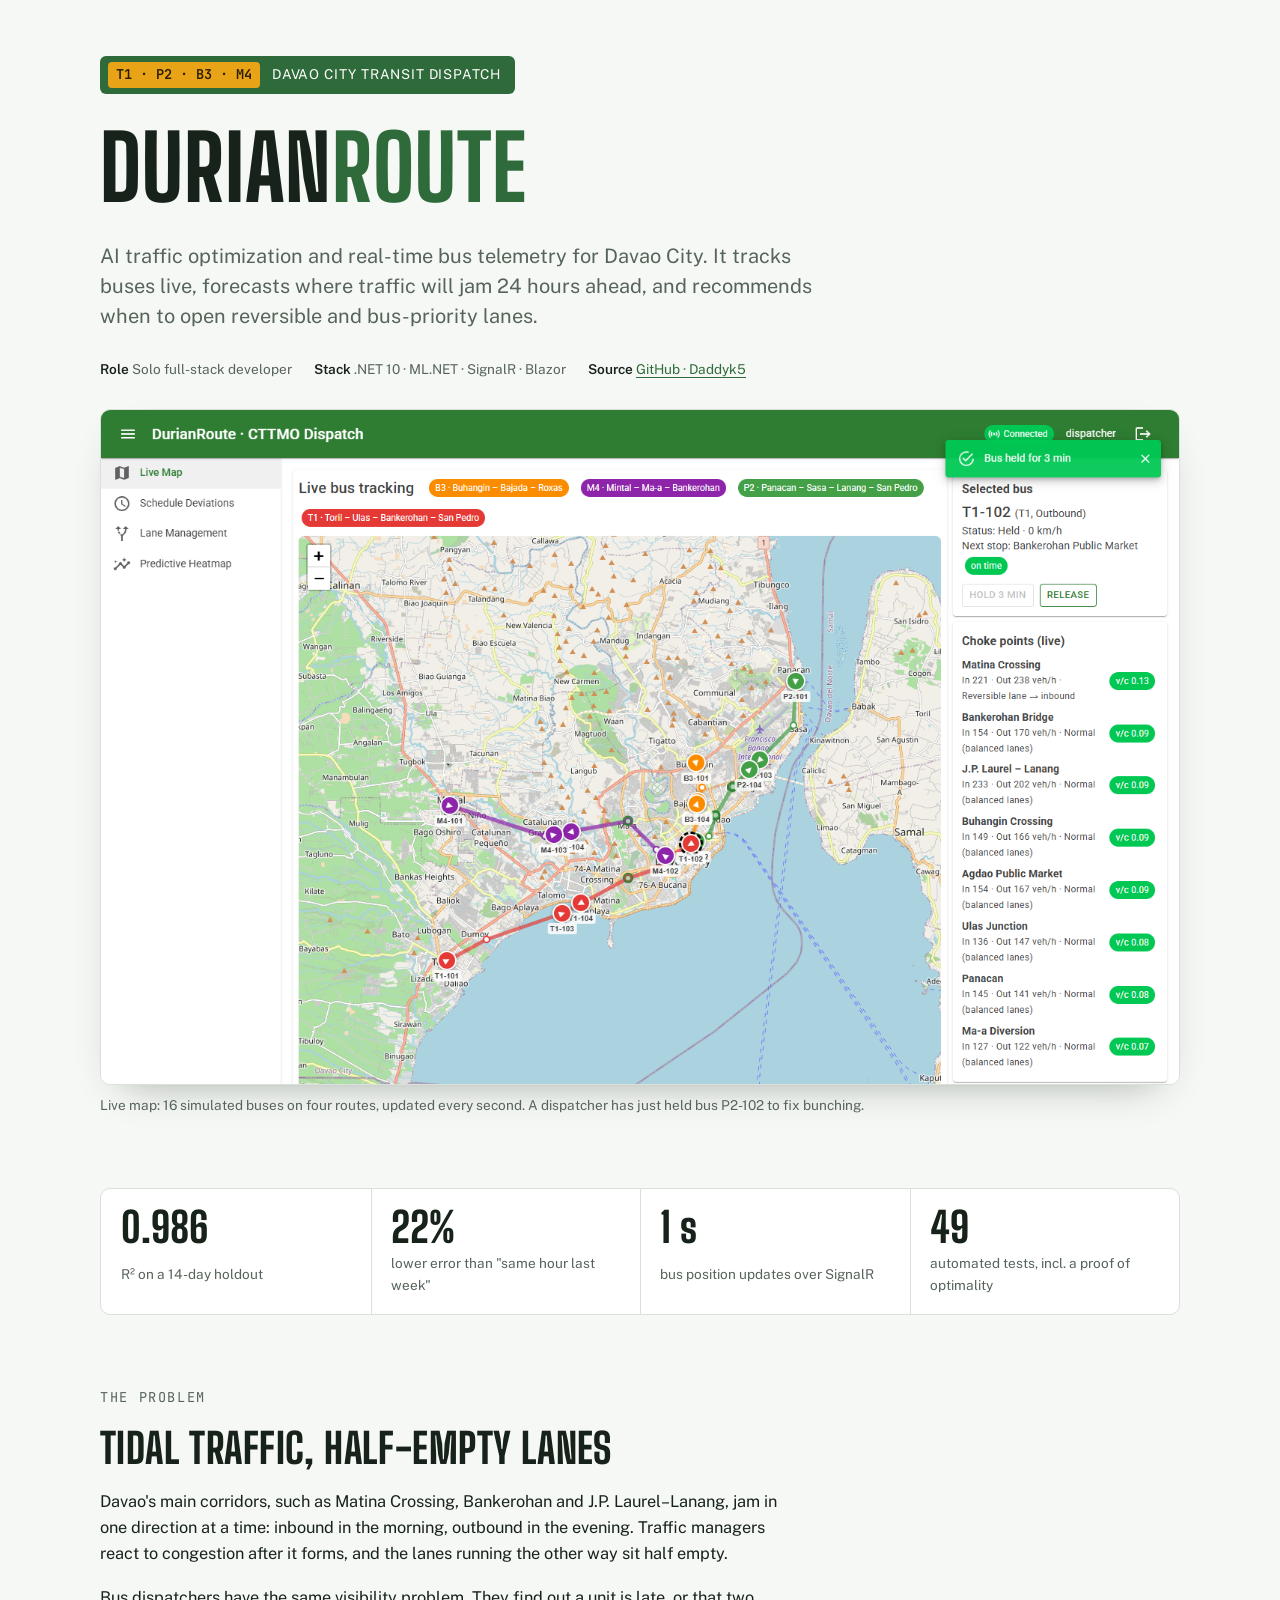
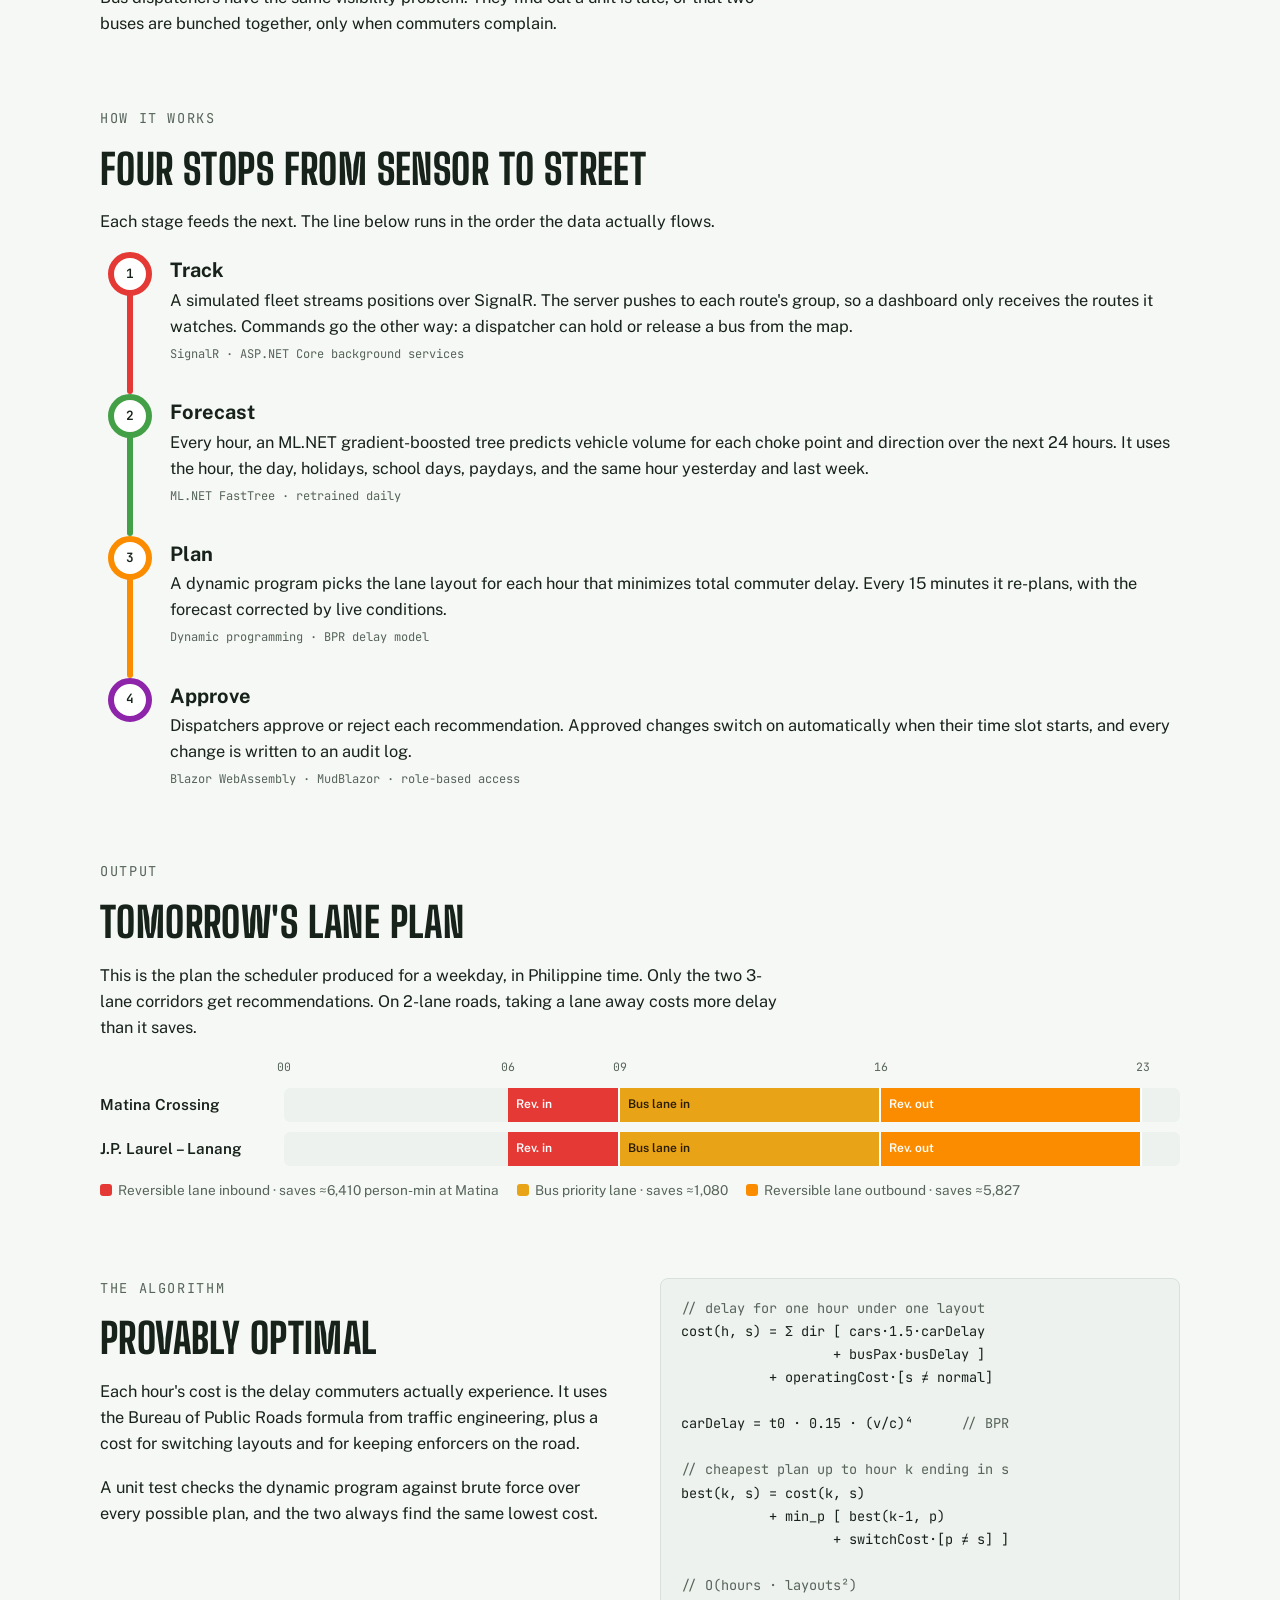
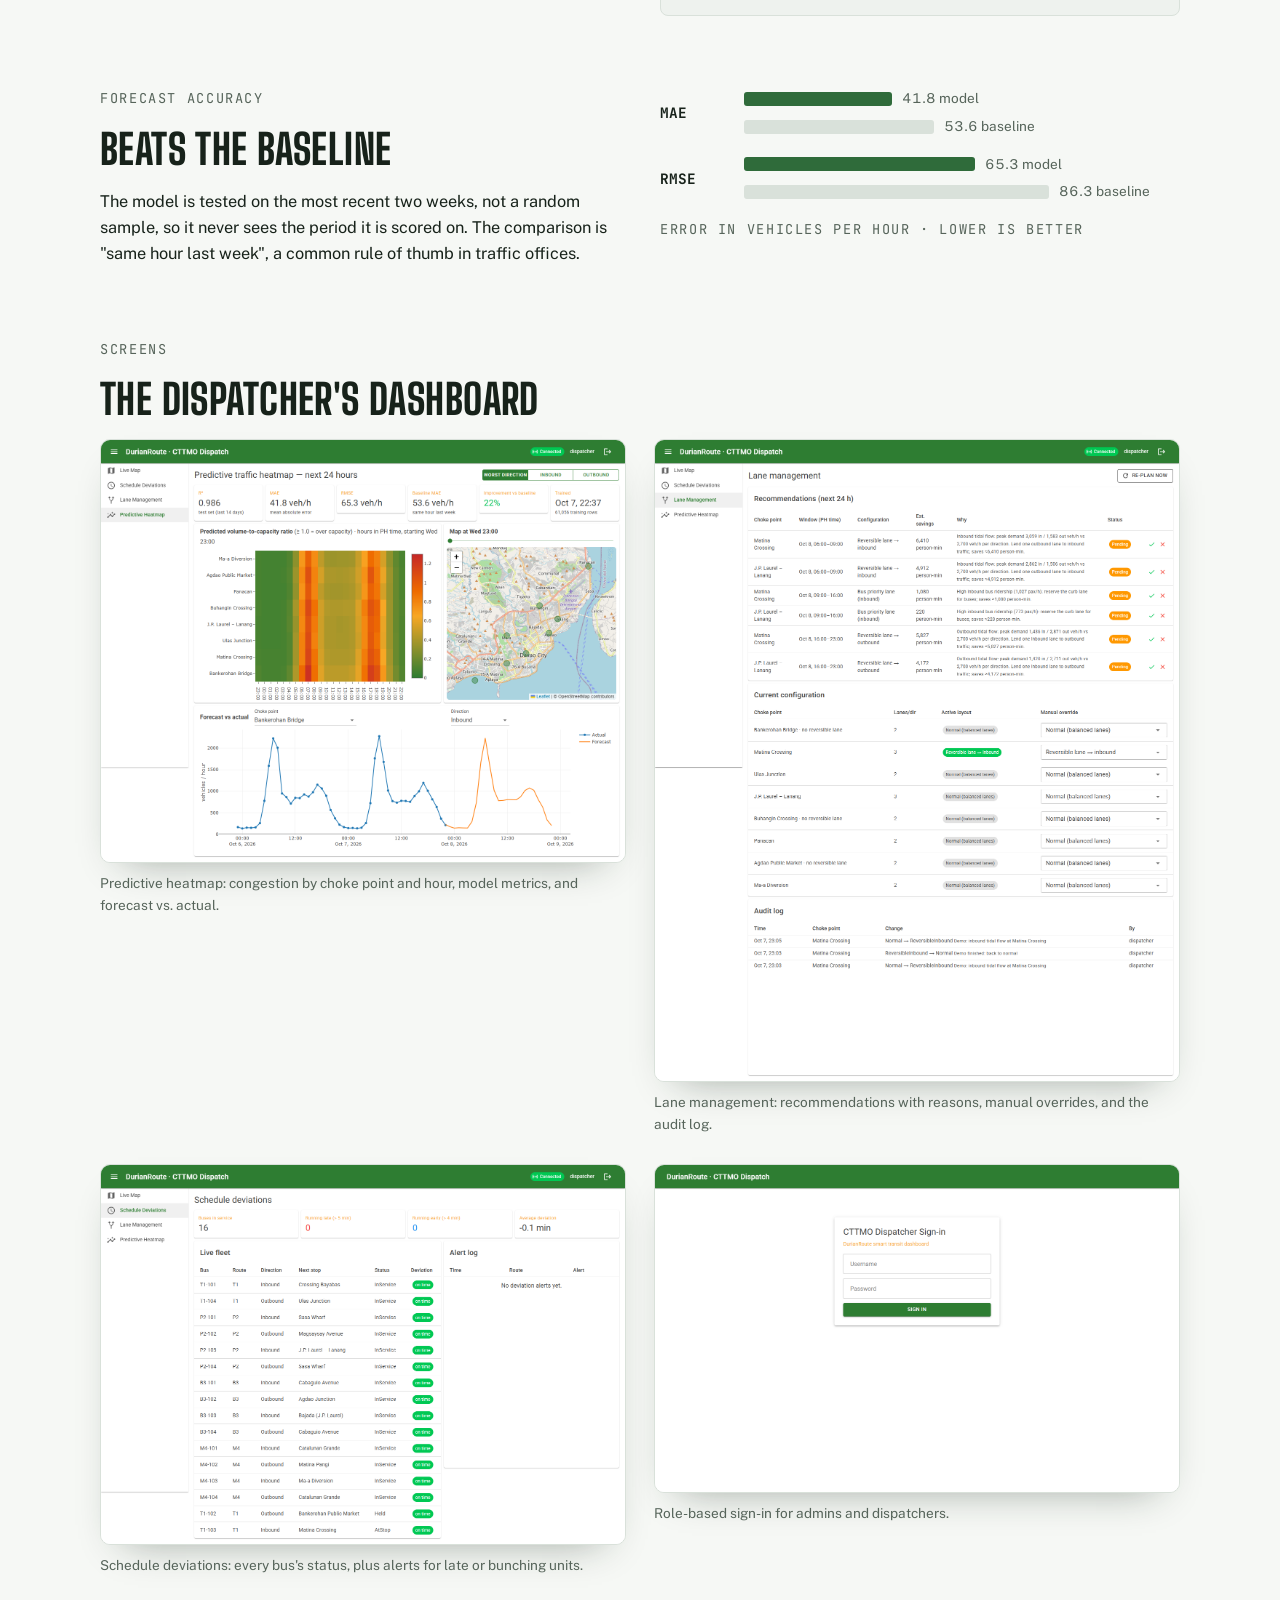
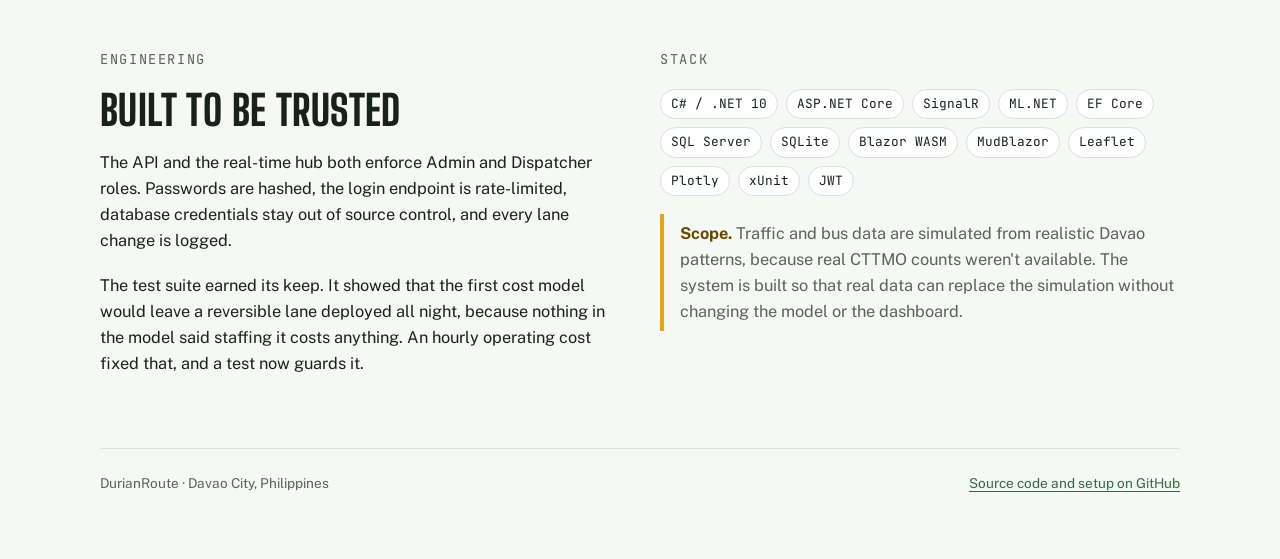
==== docs/index.html @ 9a4ab233 "Add portfolio case-study page Standalone HTML case study in docs/index.html (GitHub Pages ready), us" ====
<!doctype html>
<html lang="en">
<head>
<meta charset="utf-8">
<meta name="viewport" content="width=device-width, initial-scale=1, viewport-fit=cover">
<style>body{margin:0}img{max-width:100%}[hidden]{display:none!important}</style>
<title>DurianRoute Case Study</title>
<meta name="description" content="AI traffic optimization and real-time bus telemetry for Davao City.">
<link rel="preconnect" href="https://fonts.googleapis.com">
<link rel="preconnect" href="https://fonts.gstatic.com" crossorigin>
<link rel="stylesheet" href="https://fonts.googleapis.com/css2?family=Big+Shoulders+Display:wght@600;800&family=Public+Sans:ital,wght@0,400;0,600;0,700;1,400&family=JetBrains+Mono:wght@400;600&display=swap">
<style>
/* Layout: transit-signage case study. A single reading column with wide figures; route colors mark the real pipeline sequence. */
:root {
  --bg: #f6f8f5;
  --surface: #ffffff;
  --ink: #17221a;
  --muted: #56645a;
  --line: #d9e1da;
  --durian: #2f6b3a;          /* brand green, from the dashboard app bar */
  --mango: #e8a317;           /* accent: jeepney yellow */
  --mango-ink: #6b4a00;
  --r-t1: #e53935; --r-p2: #43a047; --r-b3: #fb8c00; --r-m4: #8e24aa;
  --good: #2e7d32; --warn: #ef6c00; --bad: #c62828;
  --code-bg: #eef2ee;
  --font-display: "Big Shoulders Display", "Arial Narrow", "Roboto Condensed", sans-serif;
  --font-body: "Public Sans", "Segoe UI", system-ui, sans-serif;
  --font-mono: "JetBrains Mono", ui-monospace, "Cascadia Mono", Consolas, monospace;
  --step--1: 0.85rem; --step-0: 1.02rem; --step-1: 1.25rem; --step-2: 1.7rem; --step-3: 2.6rem; --step-4: clamp(3rem, 9vw, 5.6rem);
}
@media (prefers-color-scheme: dark) {
  :root:not([data-theme="light"]) {
    --bg: #101612; --surface: #172019; --ink: #e6ede7; --muted: #9fb0a3; --line: #2b372e;
    --durian: #7cc488; --mango: #f2b938; --mango-ink: #f6d27f; --code-bg: #1d2820;
    --good: #66bb6a; --warn: #ffa040; --bad: #ef5350;
    color-scheme: dark;
  }
}
:root[data-theme="dark"] {
  --bg: #101612; --surface: #172019; --ink: #e6ede7; --muted: #9fb0a3; --line: #2b372e;
  --durian: #7cc488; --mango: #f2b938; --mango-ink: #f6d27f; --code-bg: #1d2820;
  --good: #66bb6a; --warn: #ffa040; --bad: #ef5350;
  color-scheme: dark;
}

* { box-sizing: border-box; }
body {
  background: var(--bg); color: var(--ink);
  font-family: var(--font-body); font-size: var(--step-0); line-height: 1.6;
  padding-inline: 20px; padding-block: 0 64px;
}
.wrap { max-width: 1080px; margin-inline: auto; display: grid; gap: 72px; }
.col { max-width: 68ch; }
h1, h2, h3 { font-family: var(--font-display); text-wrap: balance; line-height: 1.02; margin: 0; letter-spacing: 0.01em; }
h2 { font-size: var(--step-3); font-weight: 800; text-transform: uppercase; }
h3 { font-size: var(--step-1); font-family: var(--font-body); font-weight: 700; letter-spacing: 0; }
p { margin: 0; }
.stack { display: grid; gap: 18px; }
.eyebrow { font-family: var(--font-mono); font-size: var(--step--1); letter-spacing: 0.12em; text-transform: uppercase; color: var(--muted); }
a { color: var(--durian); text-underline-offset: 3px; }
a:focus-visible, button:focus-visible { outline: 3px solid var(--mango); outline-offset: 3px; border-radius: 4px; }
.num { font-variant-numeric: tabular-nums; }

/* Hero */
.hero { padding-top: 56px; display: grid; gap: 28px; }
.signboard { display: inline-flex; align-items: center; gap: 12px; background: var(--durian); color: #fff; padding: 6px 14px 6px 8px; border-radius: 6px; width: fit-content; }
.signboard .route { font-family: var(--font-mono); font-weight: 600; font-size: var(--step--1); background: var(--mango); color: #2a1d00; padding: 2px 8px; border-radius: 4px; }
.signboard span:last-child { font-size: var(--step--1); letter-spacing: 0.06em; text-transform: uppercase; }
.hero h1 { font-size: var(--step-4); font-weight: 800; text-transform: uppercase; }
.hero h1 em { font-style: normal; color: var(--durian); }
.lede { font-size: var(--step-1); color: var(--muted); max-width: 60ch; line-height: 1.5; }
.meta { display: flex; flex-wrap: wrap; gap: 8px 22px; font-size: var(--step--1); color: var(--muted); }
.meta b { color: var(--ink); font-weight: 600; }

.figure { display: grid; gap: 10px; margin: 0; }
.shot { border: 1px solid var(--line); border-radius: 10px; overflow: hidden; background: var(--surface); box-shadow: 0 18px 40px -24px rgba(20, 40, 25, 0.45); }
.shot img { display: block; width: 100%; height: auto; }
figcaption { font-size: var(--step--1); color: var(--muted); }

/* Stats: departure-board style */
.board { display: grid; grid-template-columns: repeat(auto-fit, minmax(190px, 1fr)); border: 1px solid var(--line); border-radius: 10px; overflow: hidden; background: var(--surface); }
.board div { padding: 18px 20px; display: grid; gap: 4px; border-right: 1px solid var(--line); border-bottom: 1px solid var(--line); margin: 0 -1px -1px 0; }
.board strong { font-family: var(--font-display); font-size: var(--step-3); font-weight: 800; line-height: 1; font-variant-numeric: tabular-nums; }
.board span { font-size: var(--step--1); color: var(--muted); }

/* Pipeline drawn as a route line */
.line-map { position: relative; display: grid; gap: 0; padding-left: 8px; }
.stop { position: relative; display: grid; grid-template-columns: 44px minmax(0, 1fr); gap: 18px; padding-bottom: 30px; }
.stop:last-child { padding-bottom: 0; }
.stop::before { content: ""; position: absolute; left: 19px; top: 30px; bottom: 0; width: 6px; background: var(--seg); border-radius: 3px; }
.stop:last-child::before { display: none; }
.dot { width: 44px; height: 44px; border-radius: 50%; border: 6px solid var(--seg); background: var(--surface); display: grid; place-items: center; font-family: var(--font-mono); font-weight: 600; font-size: 0.8rem; position: relative; z-index: 1; }
.stop .body { display: grid; gap: 6px; padding-top: 8px; min-width: 0; }
.stop .tag { font-family: var(--font-mono); font-size: 0.75rem; color: var(--muted); }

/* Lane plan timeline */
.plan { display: grid; gap: 14px; overflow-x: auto; padding-bottom: 4px; }
.plan-grid { min-width: 640px; display: grid; grid-template-columns: 170px minmax(0, 1fr); gap: 10px 14px; align-items: center; }
.plan-label { font-weight: 600; font-size: 0.95rem; }
.bar { position: relative; height: 34px; border-radius: 6px; background: var(--code-bg); overflow: hidden; }
.seg { position: absolute; top: 0; bottom: 0; display: flex; align-items: center; padding-inline: 8px; font-size: 0.75rem; font-weight: 600; color: #fff; white-space: nowrap; overflow: hidden; text-overflow: ellipsis; border-right: 2px solid var(--surface); }
.seg.in { background: var(--r-t1); }
.seg.bus { background: var(--mango); color: #2a1d00; }
.seg.out { background: var(--r-b3); }
.ticks { position: relative; height: 20px; font-family: var(--font-mono); font-size: 0.72rem; color: var(--muted); }
.ticks span { position: absolute; transform: translateX(-50%); }
.legend { display: flex; flex-wrap: wrap; gap: 8px 18px; font-size: var(--step--1); color: var(--muted); }
.legend i { display: inline-block; width: 12px; height: 12px; border-radius: 3px; vertical-align: -1px; margin-right: 6px; }

/* Metrics comparison */
.compare { display: grid; gap: 16px; }
.metric { display: grid; grid-template-columns: 70px minmax(0, 1fr); gap: 6px 14px; align-items: center; }
.metric > b { font-family: var(--font-mono); font-size: 0.9rem; grid-row: span 2; }
.track { display: flex; align-items: center; gap: 10px; font-size: var(--step--1); color: var(--muted); }
.fill { height: 14px; border-radius: 3px; flex: none; }
.fill.model { background: var(--durian); }
.fill.base { background: var(--line); }
.track span { font-variant-numeric: tabular-nums; white-space: nowrap; }

pre { margin: 0; background: var(--code-bg); border: 1px solid var(--line); border-radius: 8px; padding: 18px 20px; overflow-x: auto; font-family: var(--font-mono); font-size: 0.85rem; line-height: 1.7; color: var(--ink); }
pre .c { color: var(--muted); }

.two { display: grid; grid-template-columns: repeat(auto-fit, minmax(300px, 1fr)); gap: 40px; align-items: start; }
.gallery { display: grid; grid-template-columns: repeat(2, minmax(0, 1fr)); gap: 28px; align-items: start; }
@media (max-width: 760px) { .gallery { grid-template-columns: 1fr; } }

.chips { display: flex; flex-wrap: wrap; gap: 8px; }
.chips span { font-family: var(--font-mono); font-size: 0.8rem; border: 1px solid var(--line); background: var(--surface); padding: 4px 10px; border-radius: 999px; }

.note { border-left: 4px solid var(--mango); padding: 6px 0 6px 16px; color: var(--muted); }
.note b { color: var(--mango-ink); }

footer { border-top: 1px solid var(--line); padding-top: 24px; display: flex; flex-wrap: wrap; gap: 12px 28px; justify-content: space-between; font-size: var(--step--1); color: var(--muted); }

@media (max-width: 560px) {
  .wrap { gap: 56px; }
  .stop { grid-template-columns: 36px minmax(0, 1fr); gap: 12px; }
  .dot { width: 36px; height: 36px; border-width: 5px; font-size: 0.7rem; }
  .stop::before { left: 15px; }
  .metric { grid-template-columns: 1fr; }
  .metric > b { grid-row: auto; }
}
@media (prefers-reduced-motion: no-preference) {
  .seg { animation: grow 700ms ease-out both; transform-origin: left; }
  @keyframes grow { from { transform: scaleX(0.4); opacity: 0.6; } to { transform: none; opacity: 1; } }
}
</style>
</head>
<body>
<div class="wrap">

  <header class="hero">
    <div class="signboard"><span class="route">T1 · P2 · B3 · M4</span><span>Davao City transit dispatch</span></div>
    <h1>Durian<em>Route</em></h1>
    <p class="lede">AI traffic optimization and real-time bus telemetry for Davao City. It tracks buses live, forecasts where traffic will jam 24 hours ahead, and recommends when to open reversible and bus-priority lanes.</p>
    <div class="meta">
      <span><b>Role</b> Solo full-stack developer</span>
      <span><b>Stack</b> .NET 10 · ML.NET · SignalR · Blazor</span>
      <span><b>Source</b> <a href="https://github.com/Daddyk5/DurianRoute-AI-Traffic-Optimization-and-Real-Time-Bus-Telemetry-System-for-Davao-City.-">GitHub · Daddyk5</a></span>
    </div>
    <figure class="figure">
      <div class="shot"><img src="screenshots/02-live-map.png" alt="Live dispatch map of Davao City with 16 buses on four colored routes, a selected bus held by the dispatcher, and live congestion at eight choke points" width="1440" height="900"></div>
      <figcaption>Live map: 16 simulated buses on four routes, updated every second. A dispatcher has just held bus P2-102 to fix bunching.</figcaption>
    </figure>
  </header>

  <section class="board" aria-label="Key results">
    <div><strong class="num">0.986</strong><span>R² on a 14-day holdout</span></div>
    <div><strong class="num">22%</strong><span>lower error than "same hour last week"</span></div>
    <div><strong class="num">1 s</strong><span>bus position updates over SignalR</span></div>
    <div><strong class="num">49</strong><span>automated tests, incl. a proof of optimality</span></div>
  </section>

  <section class="stack col">
    <p class="eyebrow">The problem</p>
    <h2>Tidal traffic, half-empty lanes</h2>
    <p>Davao's main corridors, such as Matina Crossing, Bankerohan and J.P. Laurel–Lanang, jam in one direction at a time: inbound in the morning, outbound in the evening. Traffic managers react to congestion after it forms, and the lanes running the other way sit half empty.</p>
    <p>Bus dispatchers have the same visibility problem. They find out a unit is late, or that two buses are bunched together, only when commuters complain.</p>
  </section>

  <section class="stack">
    <div class="stack col">
      <p class="eyebrow">How it works</p>
      <h2>Four stops from sensor to street</h2>
      <p>Each stage feeds the next. The line below runs in the order the data actually flows.</p>
    </div>
    <div class="line-map">
      <div class="stop" style="--seg: var(--r-t1)">
        <div class="dot">1</div>
        <div class="body">
          <h3>Track</h3>
          <p>A simulated fleet streams positions over SignalR. The server pushes to each route's group, so a dashboard only receives the routes it watches. Commands go the other way: a dispatcher can hold or release a bus from the map.</p>
          <span class="tag">SignalR · ASP.NET Core background services</span>
        </div>
      </div>
      <div class="stop" style="--seg: var(--r-p2)">
        <div class="dot">2</div>
        <div class="body">
          <h3>Forecast</h3>
          <p>Every hour, an ML.NET gradient-boosted tree predicts vehicle volume for each choke point and direction over the next 24 hours. It uses the hour, the day, holidays, school days, paydays, and the same hour yesterday and last week.</p>
          <span class="tag">ML.NET FastTree · retrained daily</span>
        </div>
      </div>
      <div class="stop" style="--seg: var(--r-b3)">
        <div class="dot">3</div>
        <div class="body">
          <h3>Plan</h3>
          <p>A dynamic program picks the lane layout for each hour that minimizes total commuter delay. Every 15 minutes it re-plans, with the forecast corrected by live conditions.</p>
          <span class="tag">Dynamic programming · BPR delay model</span>
        </div>
      </div>
      <div class="stop" style="--seg: var(--r-m4)">
        <div class="dot">4</div>
        <div class="body">
          <h3>Approve</h3>
          <p>Dispatchers approve or reject each recommendation. Approved changes switch on automatically when their time slot starts, and every change is written to an audit log.</p>
          <span class="tag">Blazor WebAssembly · MudBlazor · role-based access</span>
        </div>
      </div>
    </div>
  </section>

  <section class="stack">
    <div class="stack col">
      <p class="eyebrow">Output</p>
      <h2>Tomorrow's lane plan</h2>
      <p>This is the plan the scheduler produced for a weekday, in Philippine time. Only the two 3-lane corridors get recommendations. On 2-lane roads, taking a lane away costs more delay than it saves.</p>
    </div>
    <div class="plan" role="img" aria-label="Lane plan: Matina Crossing and J.P. Laurel–Lanang both run a reversible lane inbound from 06:00 to 09:00, a bus priority lane from 09:00 to 16:00, and a reversible lane outbound from 16:00 to 23:00.">
      <div class="plan-grid">
        <span></span>
        <div class="ticks"><span style="left:0%">00</span><span style="left:25%">06</span><span style="left:37.5%">09</span><span style="left:66.67%">16</span><span style="left:95.83%">23</span></div>
        <span class="plan-label">Matina Crossing</span>
        <div class="bar">
          <span class="seg in" style="left:25%;width:12.5%">Rev. in</span>
          <span class="seg bus" style="left:37.5%;width:29.17%">Bus lane in</span>
          <span class="seg out" style="left:66.67%;width:29.17%">Rev. out</span>
        </div>
        <span class="plan-label">J.P. Laurel – Lanang</span>
        <div class="bar">
          <span class="seg in" style="left:25%;width:12.5%">Rev. in</span>
          <span class="seg bus" style="left:37.5%;width:29.17%">Bus lane in</span>
          <span class="seg out" style="left:66.67%;width:29.17%">Rev. out</span>
        </div>
      </div>
      <div class="legend">
        <span><i style="background:var(--r-t1)"></i>Reversible lane inbound · saves ≈6,410 person-min at Matina</span>
        <span><i style="background:var(--mango)"></i>Bus priority lane · saves ≈1,080</span>
        <span><i style="background:var(--r-b3)"></i>Reversible lane outbound · saves ≈5,827</span>
      </div>
    </div>
  </section>

  <section class="two">
    <div class="stack">
      <p class="eyebrow">The algorithm</p>
      <h2>Provably optimal</h2>
      <p>Each hour's cost is the delay commuters actually experience. It uses the Bureau of Public Roads formula from traffic engineering, plus a cost for switching layouts and for keeping enforcers on the road.</p>
      <p>A unit test checks the dynamic program against brute force over every possible plan, and the two always find the same lowest cost.</p>
    </div>
    <pre><span class="c">// delay for one hour under one layout</span>
cost(h, s) = Σ dir [ cars·1.5·carDelay
                   + busPax·busDelay ]
           + operatingCost·[s ≠ normal]

carDelay = t0 · 0.15 · (v/c)⁴      <span class="c">// BPR</span>

<span class="c">// cheapest plan up to hour k ending in s</span>
best(k, s) = cost(k, s)
           + min_p [ best(k−1, p)
                   + switchCost·[p ≠ s] ]

<span class="c">// O(hours · layouts²)</span></pre>
  </section>

  <section class="two">
    <div class="stack">
      <p class="eyebrow">Forecast accuracy</p>
      <h2>Beats the baseline</h2>
      <p>The model is tested on the most recent two weeks, not a random sample, so it never sees the period it is scored on. The comparison is "same hour last week", a common rule of thumb in traffic offices.</p>
    </div>
    <div class="compare" aria-label="Model versus baseline error, vehicles per hour">
      <div class="metric">
        <b>MAE</b>
        <div class="track"><div class="fill model" style="width:calc(41.8 / 86.3 * 70%)"></div><span>41.8 model</span></div>
        <div class="track"><div class="fill base" style="width:calc(53.6 / 86.3 * 70%)"></div><span>53.6 baseline</span></div>
      </div>
      <div class="metric">
        <b>RMSE</b>
        <div class="track"><div class="fill model" style="width:calc(65.3 / 86.3 * 70%)"></div><span>65.3 model</span></div>
        <div class="track"><div class="fill base" style="width:70%"></div><span>86.3 baseline</span></div>
      </div>
      <p class="eyebrow">Error in vehicles per hour · lower is better</p>
    </div>
  </section>

  <section class="stack">
    <div class="stack col">
      <p class="eyebrow">Screens</p>
      <h2>The dispatcher's dashboard</h2>
    </div>
    <div class="gallery">
      <figure class="figure">
        <div class="shot"><img src="screenshots/05-forecasts.png" alt="Predictive heatmap of eight choke points over the next 24 hours with morning and evening peaks in red, model metrics, and a forecast versus actual line chart" width="1440" height="1150"></div>
        <figcaption>Predictive heatmap: congestion by choke point and hour, model metrics, and forecast vs. actual.</figcaption>
      </figure>
      <figure class="figure">
        <div class="shot"><img src="screenshots/04-lanes.png" alt="Lane management page with six pending recommendations, current lane configuration per choke point with override controls, and an audit log" width="1440" height="1760"></div>
        <figcaption>Lane management: recommendations with reasons, manual overrides, and the audit log.</figcaption>
      </figure>
      <figure class="figure">
        <div class="shot"><img src="screenshots/03-deviations.png" alt="Schedule deviations page listing 16 buses with status and on-time chips, and an alert log" width="1440" height="1040"></div>
        <figcaption>Schedule deviations: every bus's status, plus alerts for late or bunching units.</figcaption>
      </figure>
      <figure class="figure">
        <div class="shot"><img src="screenshots/01-login.png" alt="CTTMO dispatcher sign-in form" width="1440" height="900"></div>
        <figcaption>Role-based sign-in for admins and dispatchers.</figcaption>
      </figure>
    </div>
  </section>

  <section class="two">
    <div class="stack">
      <p class="eyebrow">Engineering</p>
      <h2>Built to be trusted</h2>
      <p>The API and the real-time hub both enforce Admin and Dispatcher roles. Passwords are hashed, the login endpoint is rate-limited, database credentials stay out of source control, and every lane change is logged.</p>
      <p>The test suite earned its keep. It showed that the first cost model would leave a reversible lane deployed all night, because nothing in the model said staffing it costs anything. An hourly operating cost fixed that, and a test now guards it.</p>
    </div>
    <div class="stack">
      <p class="eyebrow">Stack</p>
      <div class="chips">
        <span>C# / .NET 10</span><span>ASP.NET Core</span><span>SignalR</span><span>ML.NET</span><span>EF Core</span><span>SQL Server</span><span>SQLite</span><span>Blazor WASM</span><span>MudBlazor</span><span>Leaflet</span><span>Plotly</span><span>xUnit</span><span>JWT</span>
      </div>
      <p class="note"><b>Scope.</b> Traffic and bus data are simulated from realistic Davao patterns, because real CTTMO counts weren't available. The system is built so that real data can replace the simulation without changing the model or the dashboard.</p>
    </div>
  </section>

  <footer>
    <span>DurianRoute · Davao City, Philippines</span>
    <a href="https://github.com/Daddyk5/DurianRoute-AI-Traffic-Optimization-and-Real-Time-Bus-Telemetry-System-for-Davao-City.-">Source code and setup on GitHub</a>
  </footer>

</div>
</body>
</html>
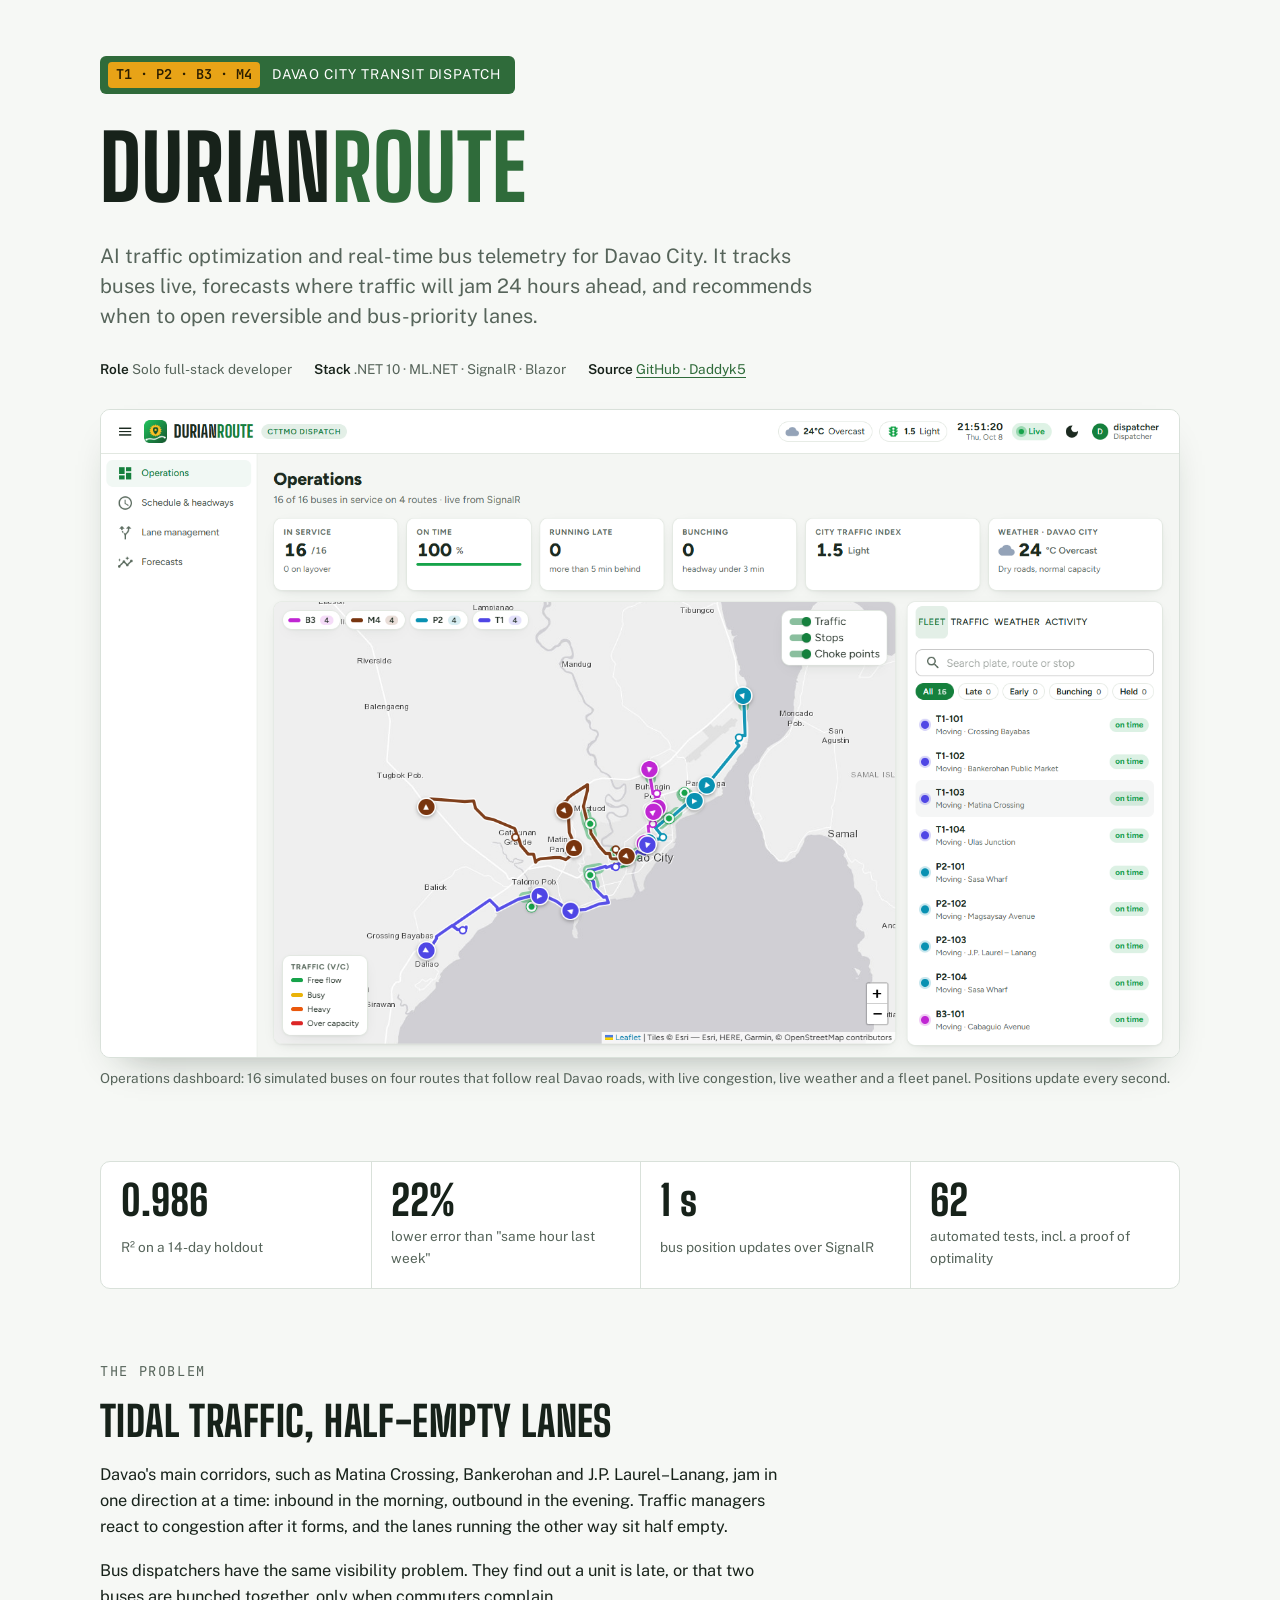
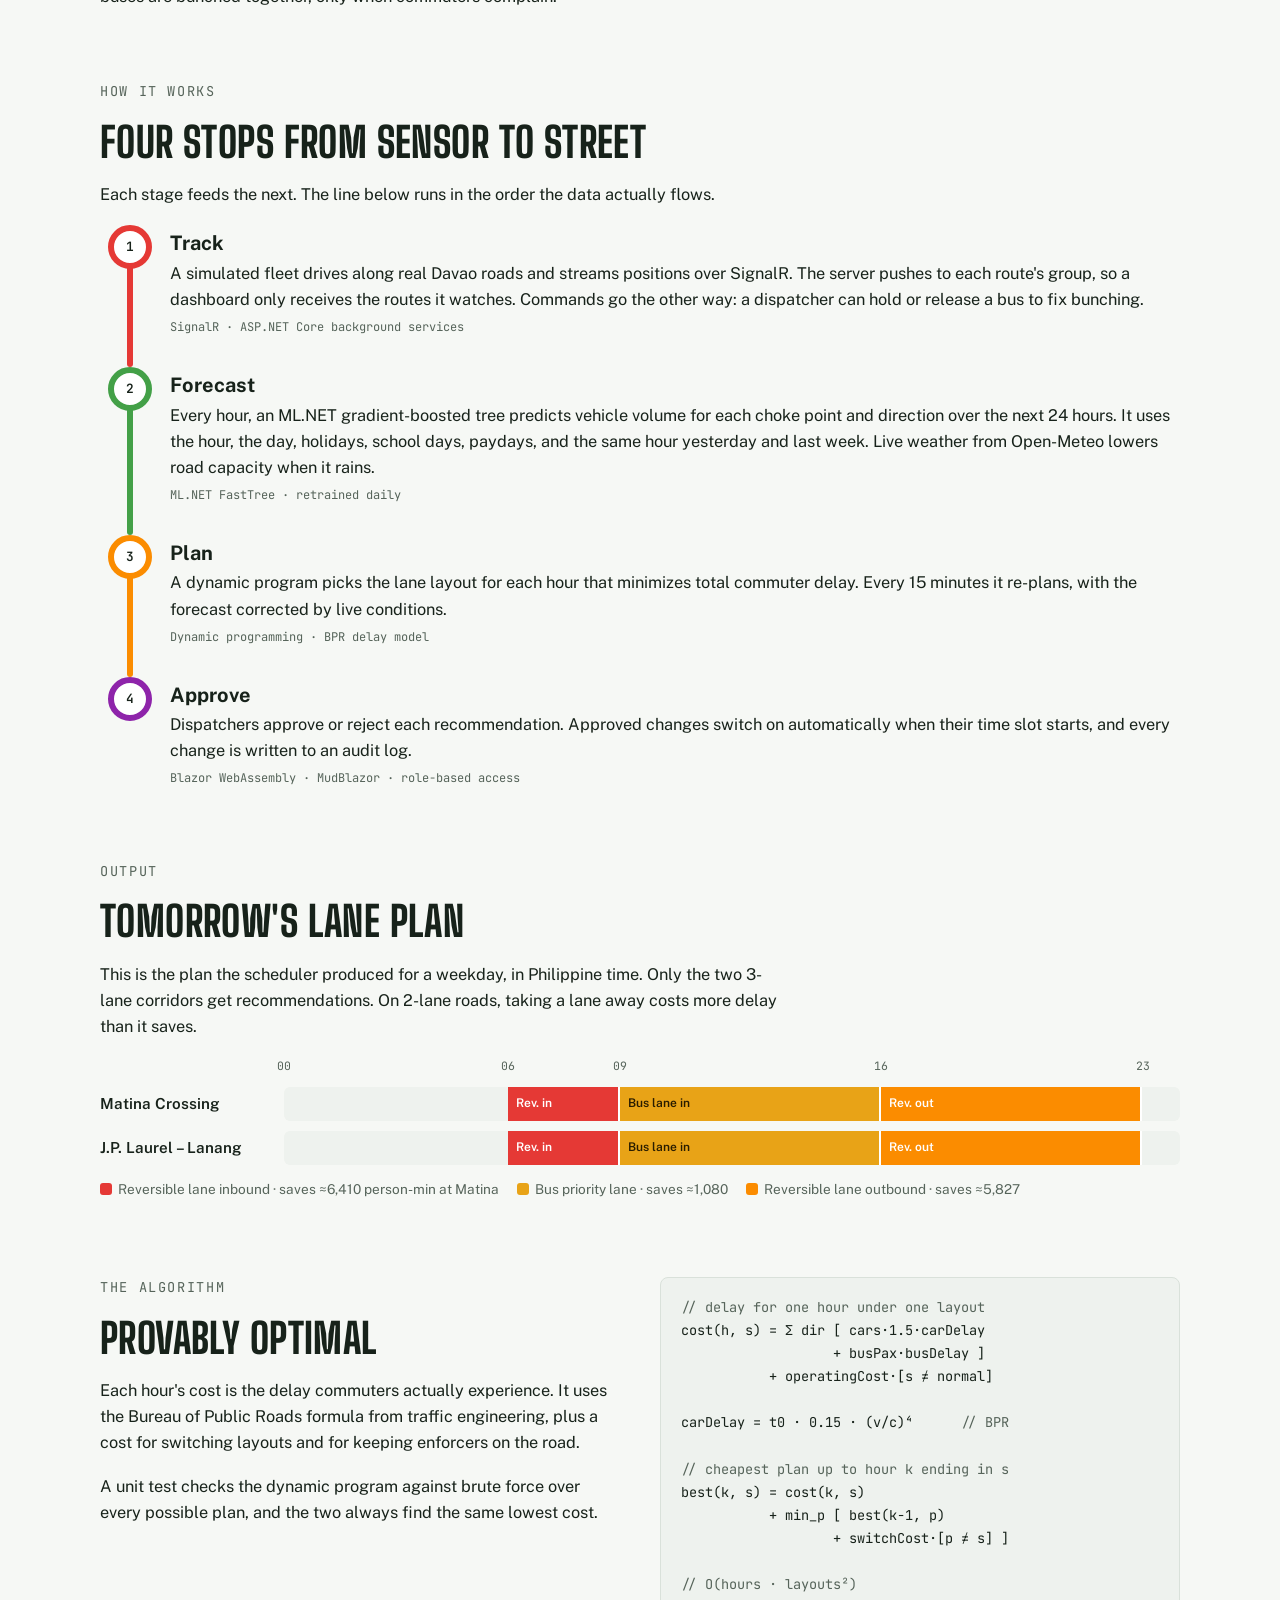
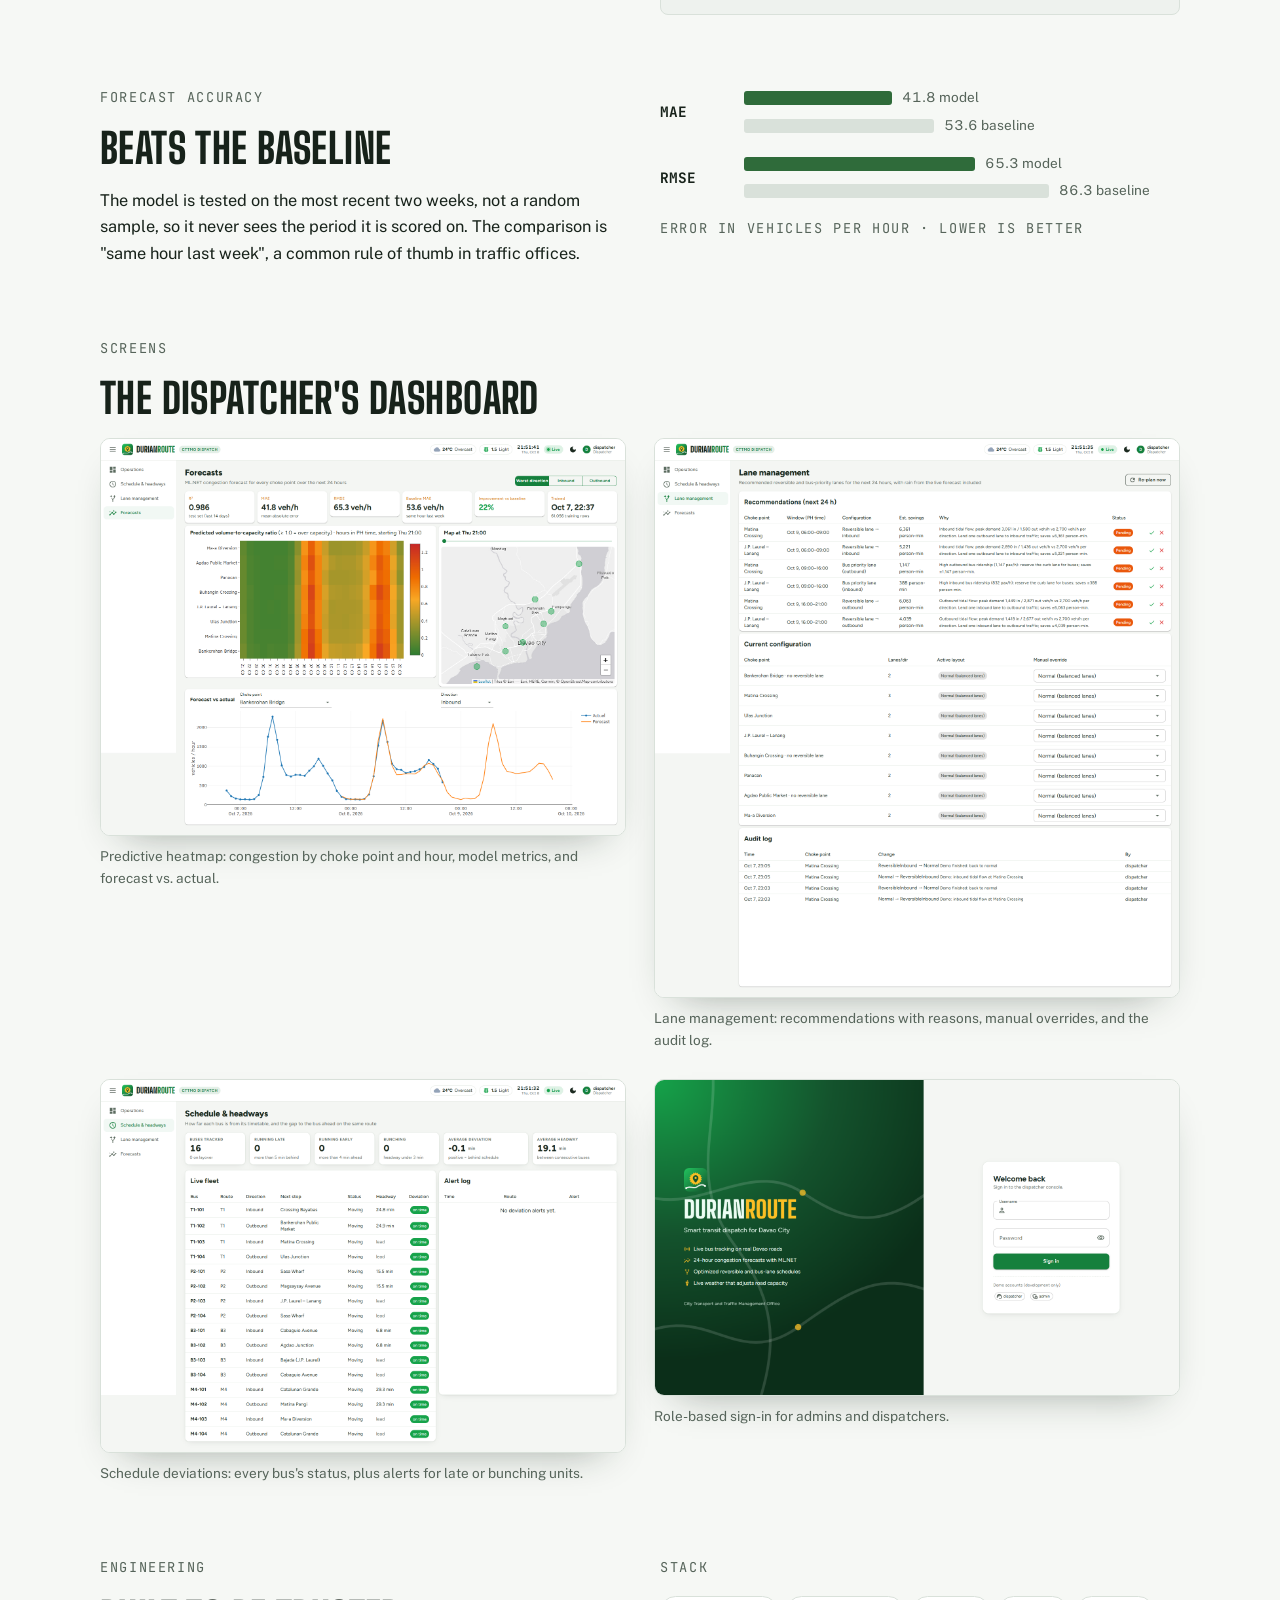
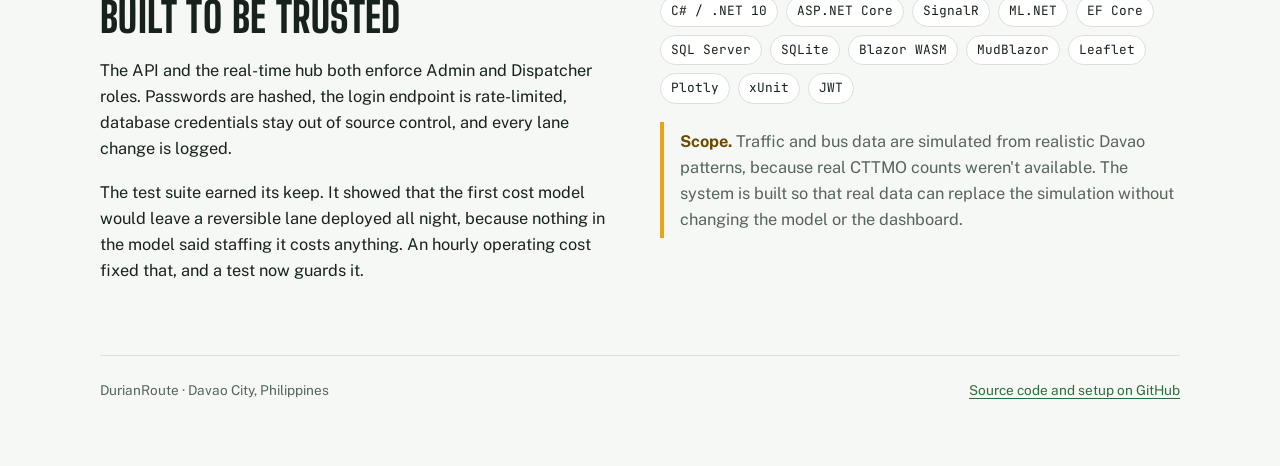
==== commit d888f085: "Redesign dispatcher console; real roads, live weather and congestion - Routes snapped to Davao roads" ====
--- a/docs/index.html
+++ b/docs/index.html
@@ -156,11 +156,11 @@
     <div class="meta">
       <span><b>Role</b> Solo full-stack developer</span>
       <span><b>Stack</b> .NET 10 · ML.NET · SignalR · Blazor</span>
-      <span><b>Source</b> <a href="https://github.com/Daddyk5/DurianRoute-AI-Traffic-Optimization-and-Real-Time-Bus-Telemetry-System-for-Davao-City.-">GitHub · Daddyk5</a></span>
+      <span><b>Source</b> <a href="https://github.com/Daddyk5/DurianRoute">GitHub · Daddyk5</a></span>
     </div>
     <figure class="figure">
-      <div class="shot"><img src="screenshots/02-live-map.png" alt="Live dispatch map of Davao City with 16 buses on four colored routes, a selected bus held by the dispatcher, and live congestion at eight choke points" width="1440" height="900"></div>
-      <figcaption>Live map: 16 simulated buses on four routes, updated every second. A dispatcher has just held bus P2-102 to fix bunching.</figcaption>
+      <div class="shot"><img src="screenshots/02-live-map.png" alt="DurianRoute operations dashboard: summary tiles, a map of Davao City with four colored bus routes on real roads and choke point markers, and a fleet list" width="1600" height="960"></div>
+      <figcaption>Operations dashboard: 16 simulated buses on four routes that follow real Davao roads, with live congestion, live weather and a fleet panel. Positions update every second.</figcaption>
     </figure>
   </header>
 
@@ -168,7 +168,7 @@
     <div><strong class="num">0.986</strong><span>R² on a 14-day holdout</span></div>
     <div><strong class="num">22%</strong><span>lower error than "same hour last week"</span></div>
     <div><strong class="num">1 s</strong><span>bus position updates over SignalR</span></div>
-    <div><strong class="num">49</strong><span>automated tests, incl. a proof of optimality</span></div>
+    <div><strong class="num">62</strong><span>automated tests, incl. a proof of optimality</span></div>
   </section>
 
   <section class="stack col">
@@ -189,7 +189,7 @@
         <div class="dot">1</div>
         <div class="body">
           <h3>Track</h3>
-          <p>A simulated fleet streams positions over SignalR. The server pushes to each route's group, so a dashboard only receives the routes it watches. Commands go the other way: a dispatcher can hold or release a bus from the map.</p>
+          <p>A simulated fleet drives along real Davao roads and streams positions over SignalR. The server pushes to each route's group, so a dashboard only receives the routes it watches. Commands go the other way: a dispatcher can hold or release a bus to fix bunching.</p>
           <span class="tag">SignalR · ASP.NET Core background services</span>
         </div>
       </div>
@@ -197,7 +197,7 @@
         <div class="dot">2</div>
         <div class="body">
           <h3>Forecast</h3>
-          <p>Every hour, an ML.NET gradient-boosted tree predicts vehicle volume for each choke point and direction over the next 24 hours. It uses the hour, the day, holidays, school days, paydays, and the same hour yesterday and last week.</p>
+          <p>Every hour, an ML.NET gradient-boosted tree predicts vehicle volume for each choke point and direction over the next 24 hours. It uses the hour, the day, holidays, school days, paydays, and the same hour yesterday and last week. Live weather from Open-Meteo lowers road capacity when it rains.</p>
           <span class="tag">ML.NET FastTree · retrained daily</span>
         </div>
       </div>
@@ -337,7 +337,7 @@
 
   <footer>
     <span>DurianRoute · Davao City, Philippines</span>
-    <a href="https://github.com/Daddyk5/DurianRoute-AI-Traffic-Optimization-and-Real-Time-Bus-Telemetry-System-for-Davao-City.-">Source code and setup on GitHub</a>
+    <a href="https://github.com/Daddyk5/DurianRoute">Source code and setup on GitHub</a>
   </footer>
 
 </div>
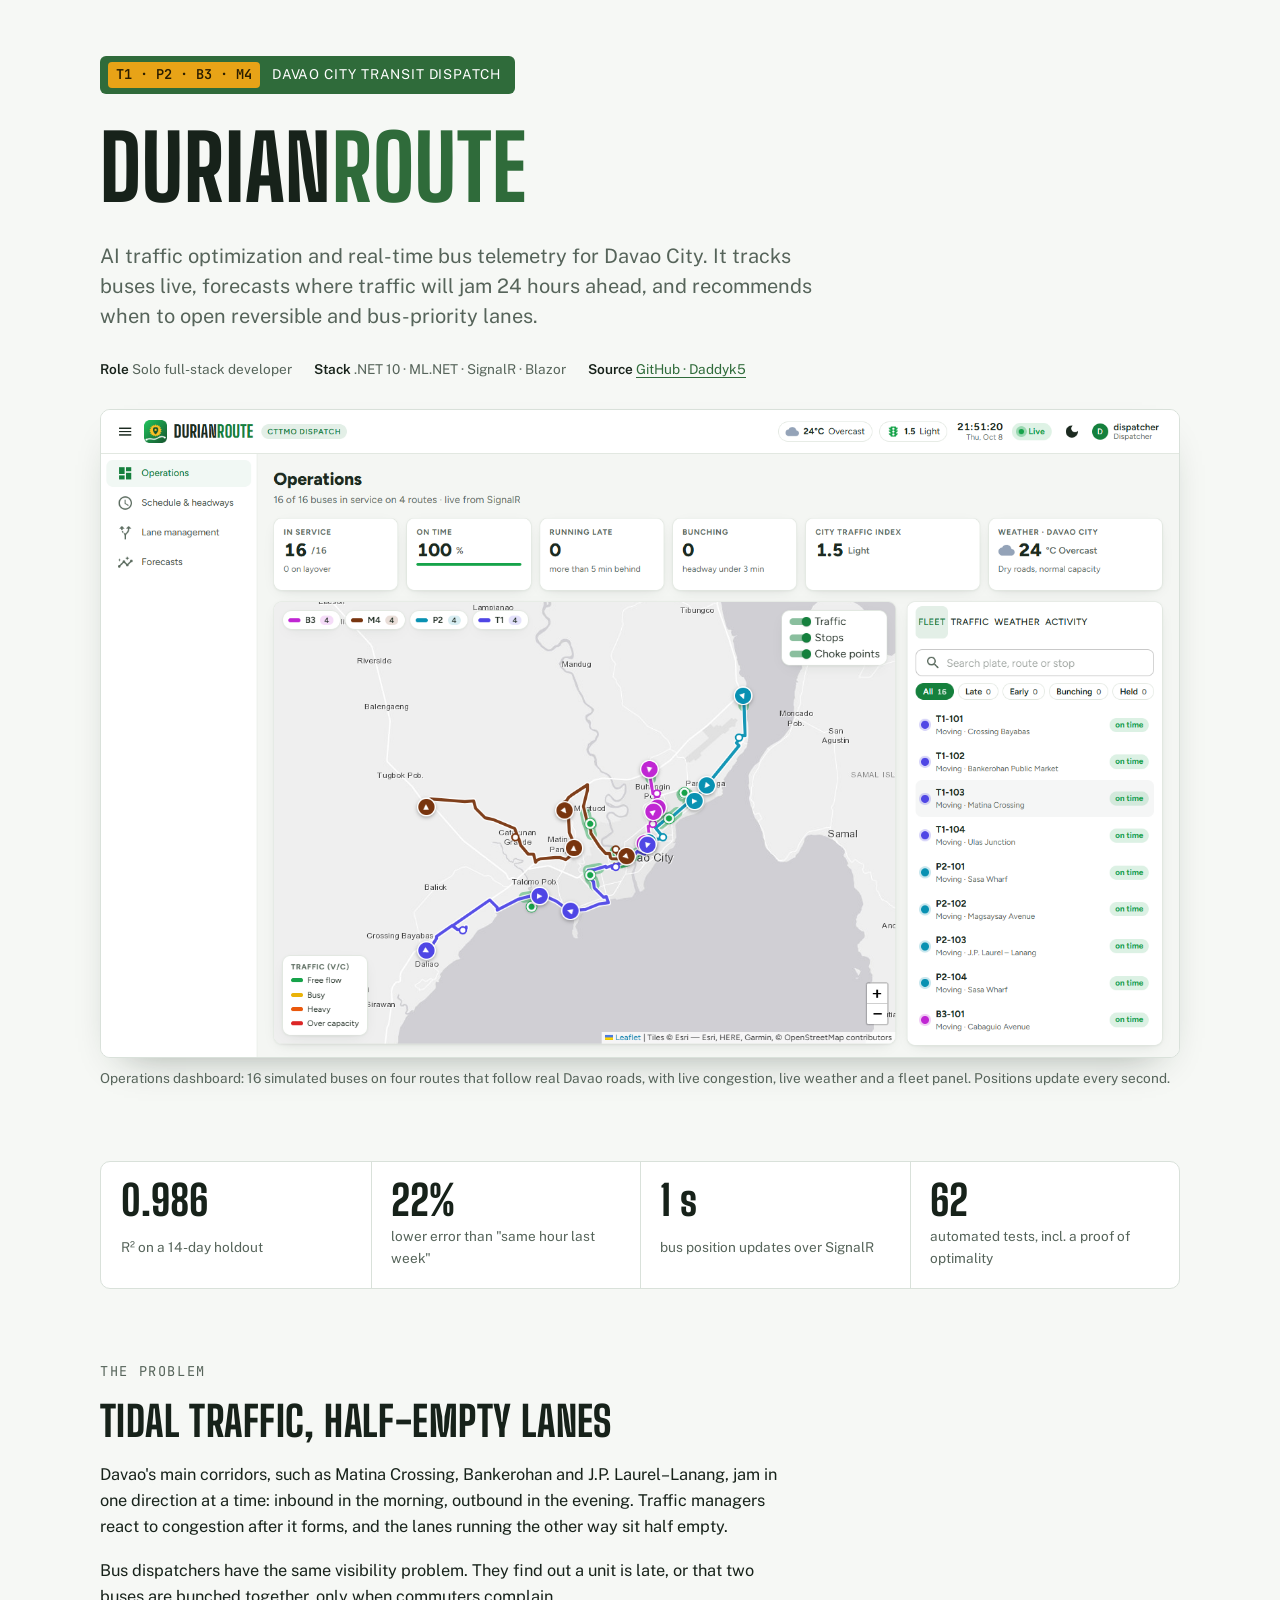
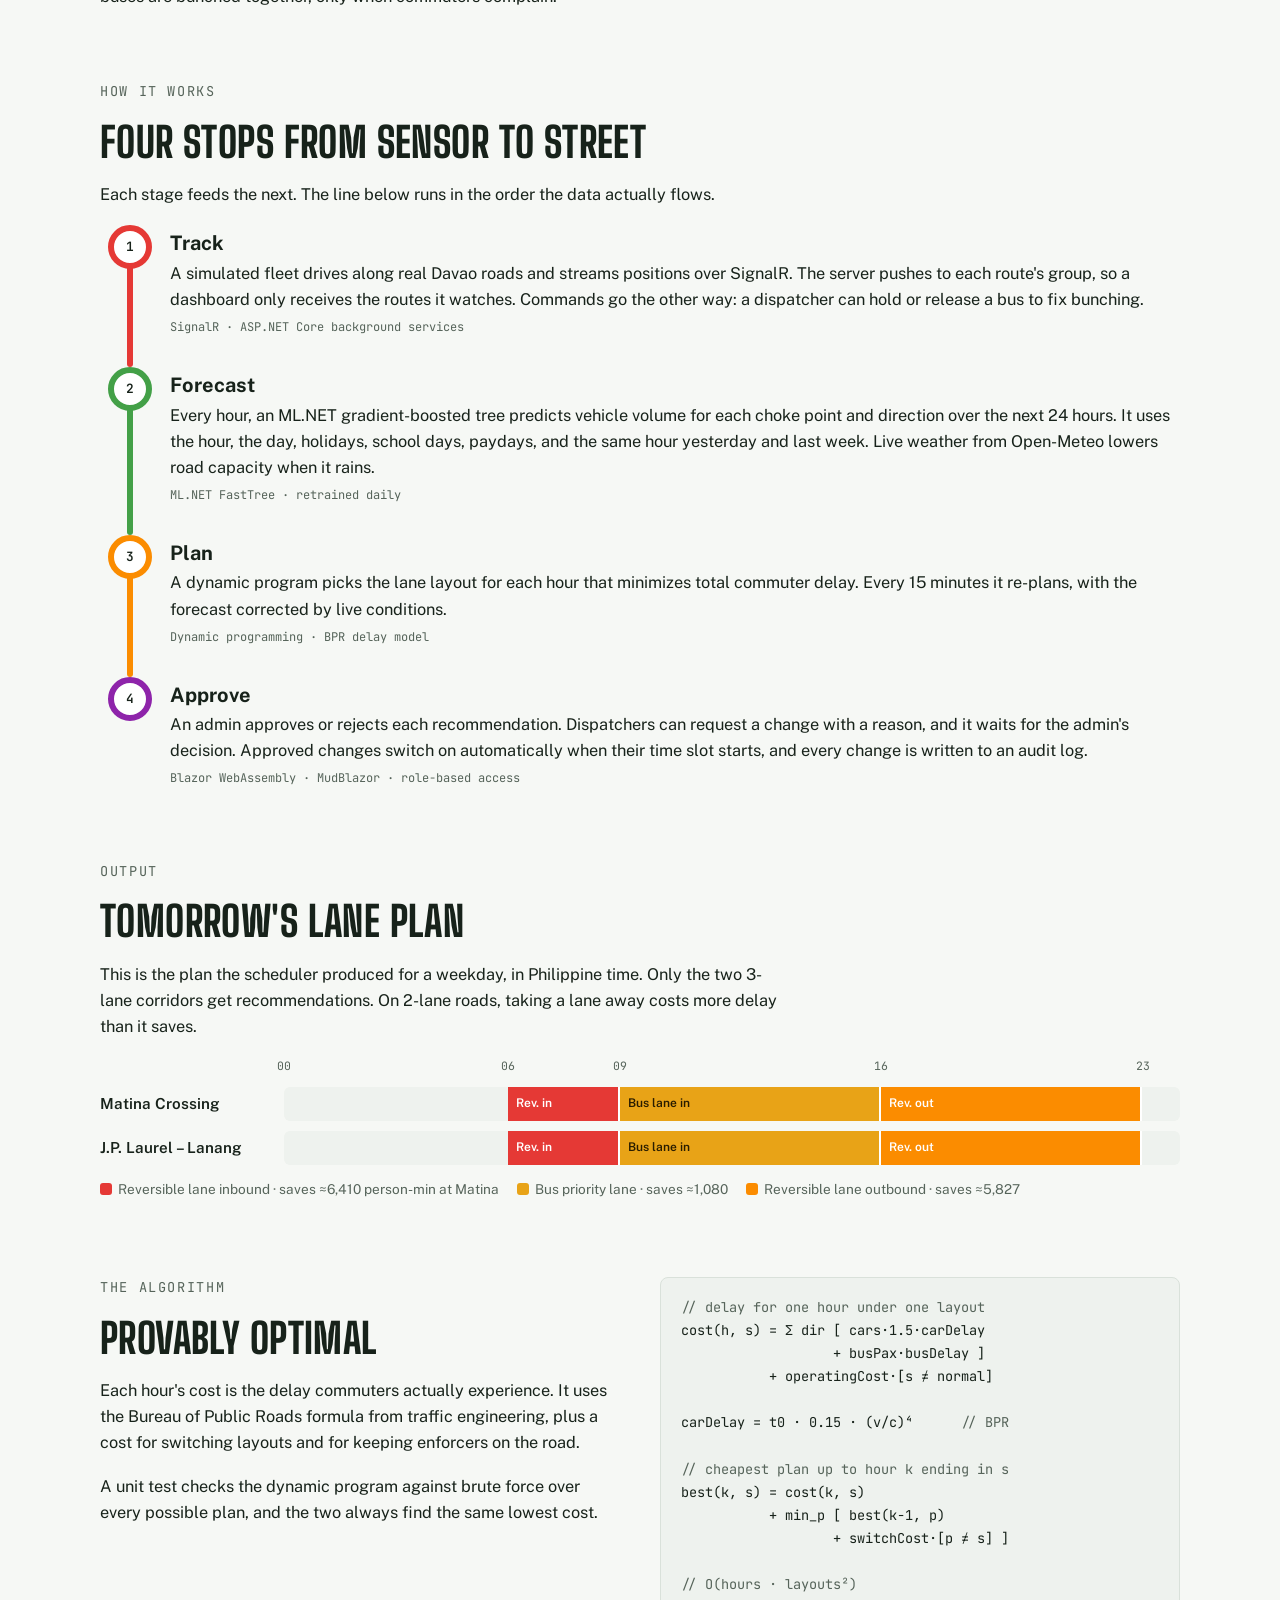
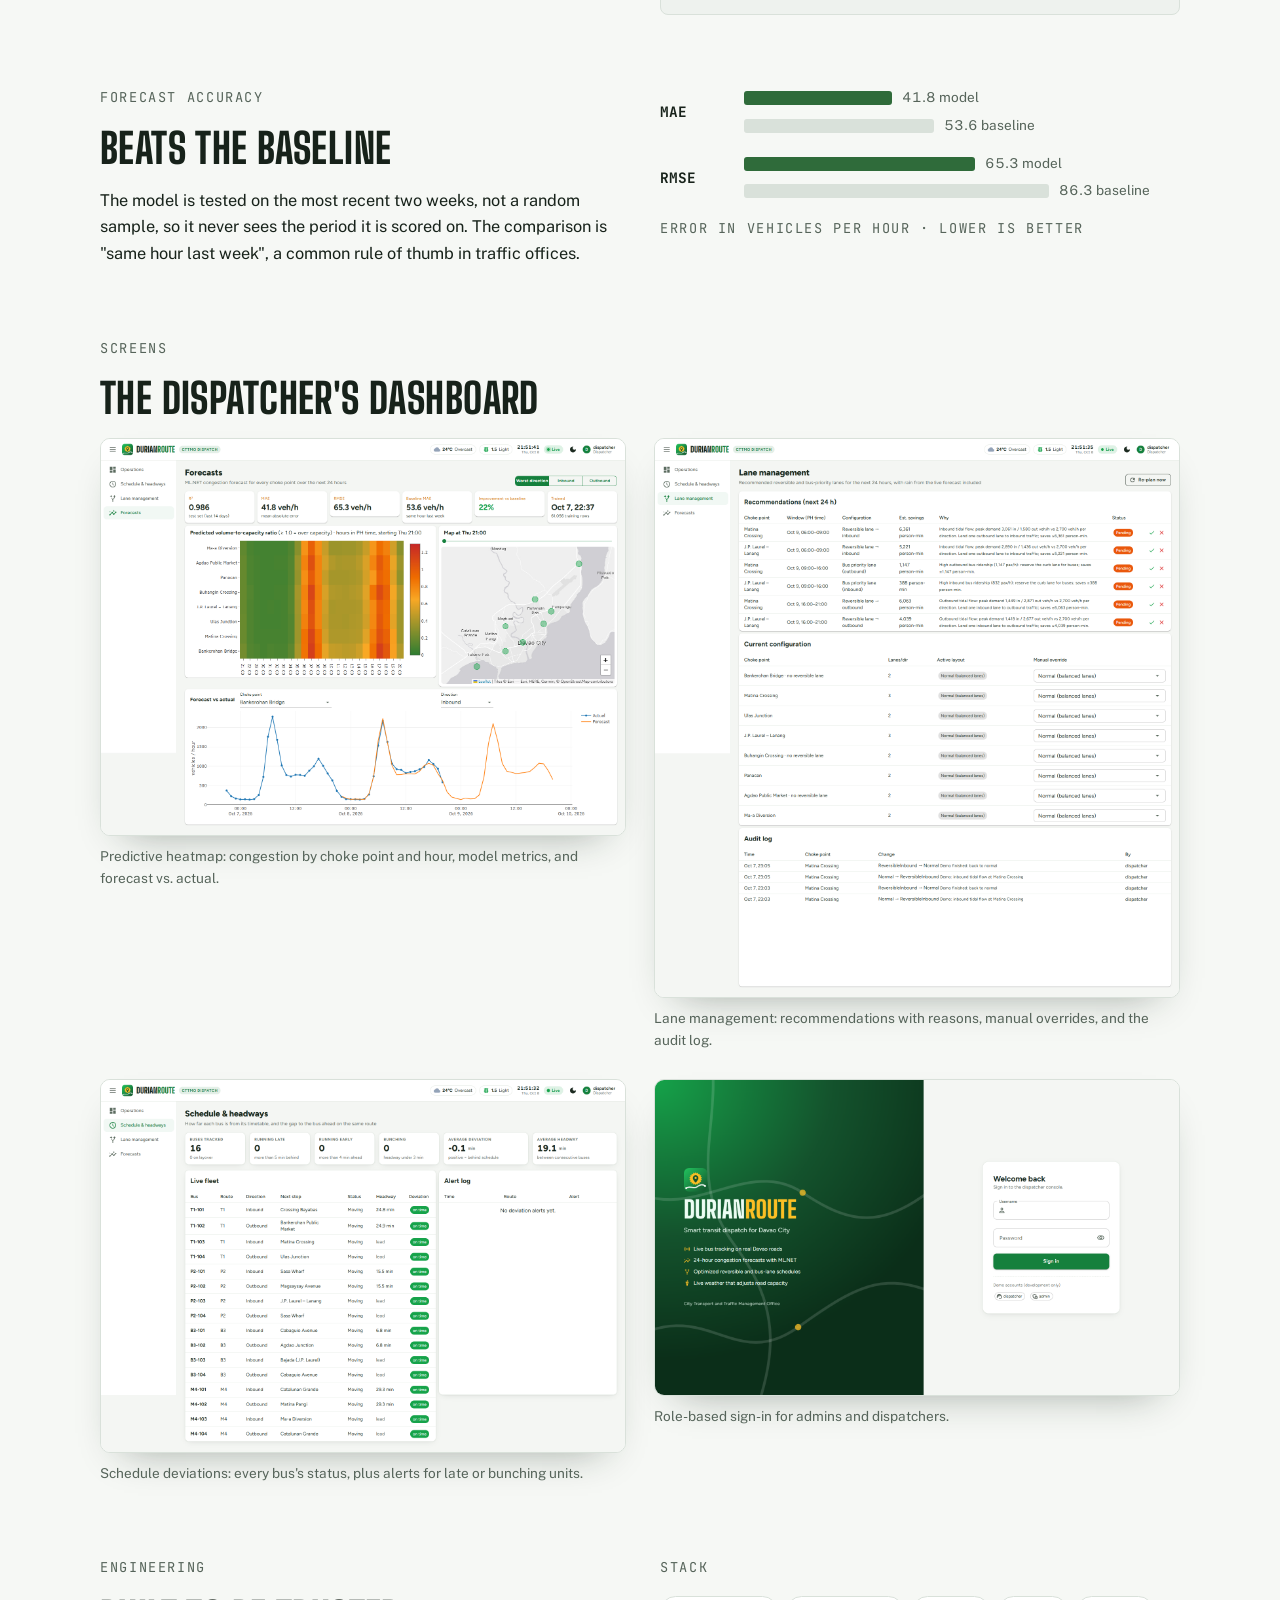
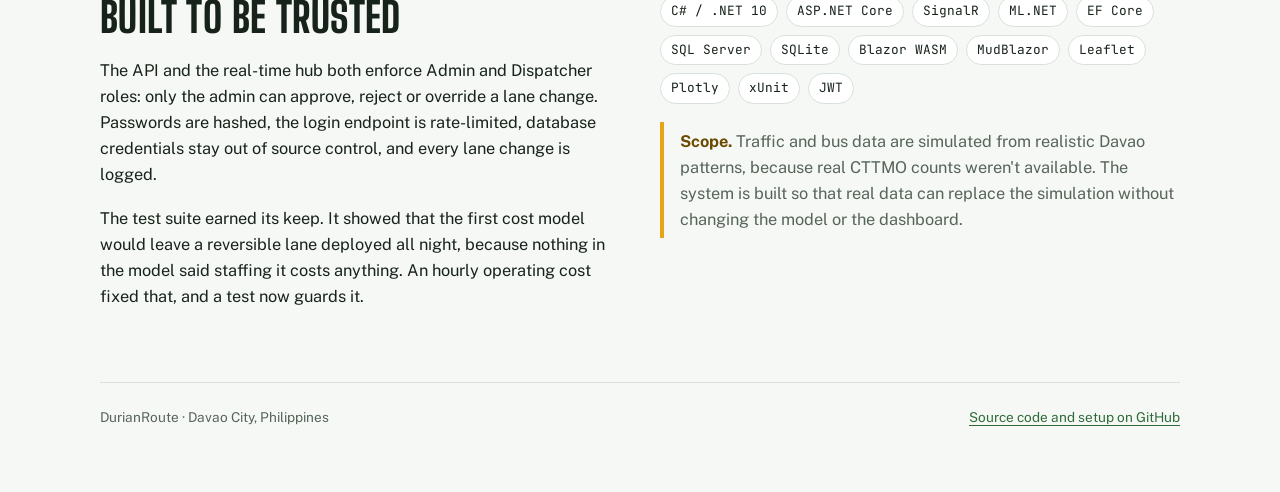
==== commit 8d65bcfd: "Docs: admin approves lane changes, dispatchers request them Co-Authored-By: Claude Opus 5.5 <noreply" ====
--- a/docs/index.html
+++ b/docs/index.html
@@ -213,7 +213,7 @@
         <div class="dot">4</div>
         <div class="body">
           <h3>Approve</h3>
-          <p>Dispatchers approve or reject each recommendation. Approved changes switch on automatically when their time slot starts, and every change is written to an audit log.</p>
+          <p>An admin approves or rejects each recommendation. Dispatchers can request a change with a reason, and it waits for the admin's decision. Approved changes switch on automatically when their time slot starts, and every change is written to an audit log.</p>
           <span class="tag">Blazor WebAssembly · MudBlazor · role-based access</span>
         </div>
       </div>
@@ -323,7 +323,7 @@
     <div class="stack">
       <p class="eyebrow">Engineering</p>
       <h2>Built to be trusted</h2>
-      <p>The API and the real-time hub both enforce Admin and Dispatcher roles. Passwords are hashed, the login endpoint is rate-limited, database credentials stay out of source control, and every lane change is logged.</p>
+      <p>The API and the real-time hub both enforce Admin and Dispatcher roles: only the admin can approve, reject or override a lane change. Passwords are hashed, the login endpoint is rate-limited, database credentials stay out of source control, and every lane change is logged.</p>
       <p>The test suite earned its keep. It showed that the first cost model would leave a reversible lane deployed all night, because nothing in the model said staffing it costs anything. An hourly operating cost fixed that, and a test now guards it.</p>
     </div>
     <div class="stack">
